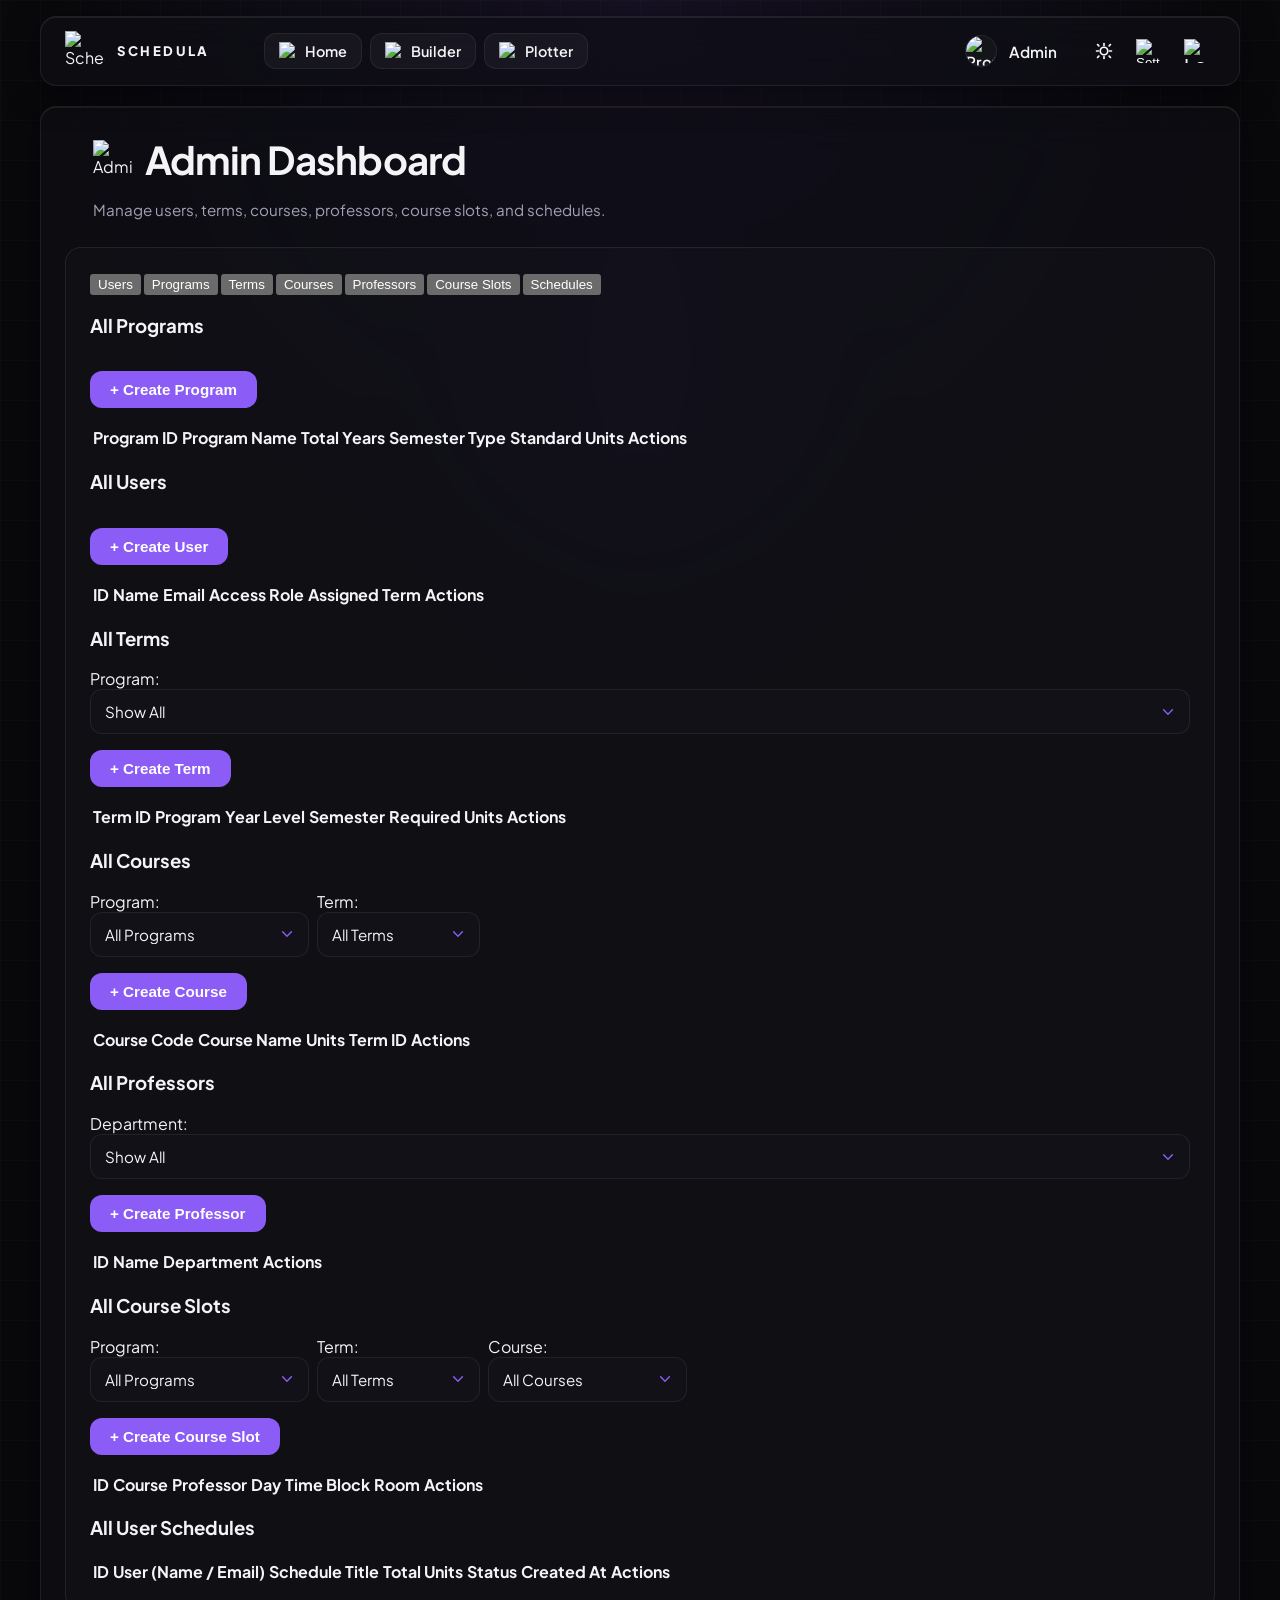
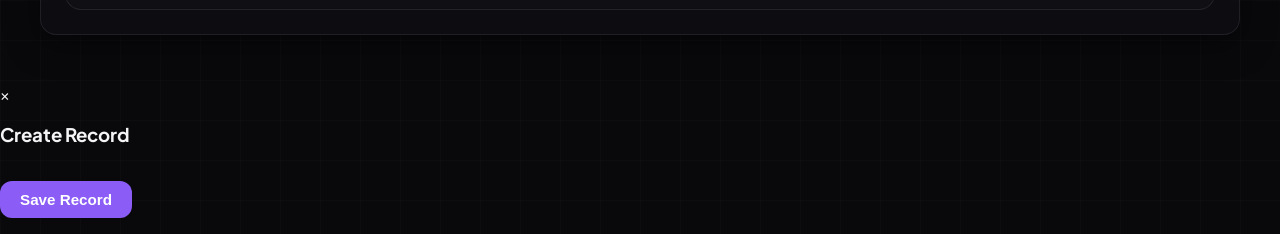
==== admin/admin.html @ e957088c "transition final" ====
<!DOCTYPE html>
<html lang="en">

<head>
  <meta charset="UTF-8">
  <meta name="viewport" content="width=device-width, initial-scale=1.0">
  <title>Admin Dashboard</title>
  <link rel="icon" type="image/png" href="../favicon.png">
  <link rel="stylesheet" href="../frontend/css/main.css">
  <link rel="stylesheet" href="../frontend/css/admin.css">
  <script src="../frontend/scripts/theme.js"></script>
</head>

<body>
  <header class="app-header">
    <div class="app-brand">
      <img src="../assets/logo.png" alt="Schedula" class="brand-icon">
      <div class="brand-text">
        <span>Schedula</span>
      </div>
    </div>

    <nav class="app-nav" id="admin-navbar">
      <button class="nav-button" onclick="window.location.href='../pages/home.html'"><img src="../assets/home.png"
          alt="Home" class="nav-icon"> Home</button>
      <button class="nav-button" onclick="window.location.href='../pages/builder.html'"><img src="../assets/builder.png"
          alt="Builder" class="nav-icon"> Builder</button>
      <button class="nav-button" onclick="window.location.href='../pages/plotter.html'"><img src="../assets/plotter.png"
          alt="Plotter" class="nav-icon"> Plotter</button>
    </nav>

    <div class="header-profile">
      <img src="../assets/profile.png" alt="Profile" class="header-profile-img">
      <span class="header-username" id="header-username-display">Admin</span>
    </div>

    <div class="header-controls">
      <button class="header-icon-btn theme-toggle" aria-label="Toggle theme"></button>
      <button class="header-icon-btn" onclick="window.location.href='../pages/profile.html'">
        <img src="../assets/settings.png" alt="Settings" class="header-icon-img">
      </button>
      <button class="header-icon-btn close-btn close-btn-admin" onclick="handleLogout('../index.html')">
        <img src="../assets/logout.png" alt="Log out" class="header-icon-img">
      </button>
    </div>
  </header>

  <main class="page-content">
    <div class="page-title">
      <div class="page-title-header">
        <img src="../assets/admin.png" alt="Admin" class="page-title-icon">
        <h1>Admin Dashboard</h1>
      </div>
      <p>Manage users, terms, courses, professors, course slots, and schedules.</p>
    </div>

    <section class="page-panel">
      <div class="admin-tabs">
        <button class="admin-tab active" onclick="switchTab('users')">Users</button>
        <button class="admin-tab" onclick="switchTab('programs')">Programs</button>
        <button class="admin-tab" onclick="switchTab('terms')">Terms</button>
        <button class="admin-tab" onclick="switchTab('courses')">Courses</button>
        <button class="admin-tab" onclick="switchTab('professors')">Professors</button>
        <button class="admin-tab" onclick="switchTab('courseslots')">Course Slots</button>
        <button class="admin-tab" onclick="switchTab('schedules')">Schedules</button>
      </div>

      <!-- Programs Tab -->
      <div id="programs-tab" class="admin-content">
        <div class="tab-header">
          <h3>All Programs</h3>
          <button class="btn-primary" onclick="openCreateModal('programs')">+ Create Program</button>
        </div>
        <div class="table-container">
          <table class="admin-table">
            <thead>
              <tr>
                <th>Program ID</th>
                <th>Program Name</th>
                <th>Total Years</th>
                <th>Semester Type</th>
                <th>Standard Units</th>
                <th>Actions</th>
              </tr>
            </thead>
            <tbody id="programs-tbody">
              <!-- Populated via JS -->
            </tbody>
          </table>
        </div>
        <div class="pagination-container" id="programs-pagination"></div>
      </div>

      <!-- Users Tab -->
      <div id="users-tab" class="admin-content active">
        <div class="tab-header">
          <h3>All Users</h3>
          <button class="btn-primary" onclick="openCreateModal('users')">+ Create User</button>
        </div>
        <div class="table-container">
          <table class="admin-table">
            <thead>
              <tr>
                <th>ID</th>
                <th>Name</th>
                <th>Email</th>
                <th>Access Role</th>
                <th>Assigned Term</th>
                <th>Actions</th>
              </tr>
            </thead>
            <tbody id="users-tbody">
              <!-- Populated via JS -->
            </tbody>
          </table>
        </div>
        <div class="pagination-container" id="users-pagination"></div>
      </div>

      <!-- Terms Tab -->
      <div id="terms-tab" class="admin-content">
        <div class="tab-header">
          <h3>All Terms</h3>
          <div class="filter-container">
            <label for="filter-terms-program">Program:</label>
            <select id="filter-terms-program" class="admin-filter-select" onchange="applyFilters('terms')">
              <option value="All">Show All</option>
            </select>
          </div>
          <button class="btn-primary" onclick="openCreateModal('terms')">+ Create Term</button>
        </div>
        <div class="table-container">
          <table class="admin-table">
            <thead>
              <tr>
                <th>Term ID</th>
                <th>Program</th>
                <th>Year Level</th>
                <th>Semester</th>
                <th>Required Units</th>
                <th>Actions</th>
              </tr>
            </thead>
            <tbody id="terms-tbody">
              <!-- Populated via JS -->
            </tbody>
          </table>
        </div>
        <div class="pagination-container" id="terms-pagination"></div>
      </div>

      <!-- Courses Tab -->
      <div id="courses-tab" class="admin-content">
        <div class="tab-header">
          <h3>All Courses</h3>
          <div style="display: flex; gap: 8px; align-items: center; flex-wrap: wrap;">
            <div class="filter-container compact">
              <label for="filter-courses-program">Program:</label>
              <select id="filter-courses-program" class="admin-filter-select compact select-program"
                onchange="onCoursesProgramChange()">
                <option value="All">All Programs</option>
              </select>
            </div>
            <div class="filter-container compact">
              <label for="filter-courses-term">Term:</label>
              <select id="filter-courses-term" class="admin-filter-select compact select-term"
                onchange="applyFilters('courses')">
                <option value="All">All Terms</option>
              </select>
            </div>
          </div>
          <button class="btn-primary" onclick="openCreateModal('courses')">+ Create Course</button>
        </div>
        <div class="table-container">
          <table class="admin-table">
            <thead>
              <tr>
                <th>Course Code</th>
                <th>Course Name</th>
                <th>Units</th>
                <th>Term ID</th>
                <th>Actions</th>
              </tr>
            </thead>
            <tbody id="courses-tbody">
              <!-- Populated via JS -->
            </tbody>
          </table>
        </div>
        <div class="pagination-container" id="courses-pagination"></div>
      </div>

      <!-- Professors Tab -->
      <div id="professors-tab" class="admin-content">
        <div class="tab-header">
          <h3>All Professors</h3>
          <div class="filter-container">
            <label for="filter-professors-dept">Department:</label>
            <select id="filter-professors-dept" class="admin-filter-select" onchange="applyFilters('professors')">
              <option value="All">Show All</option>
            </select>
          </div>
          <button class="btn-primary" onclick="openCreateModal('professors')">+ Create Professor</button>
        </div>
        <div class="table-container">
          <table class="admin-table">
            <thead>
              <tr>
                <th>ID</th>
                <th>Name</th>
                <th>Department</th>
                <th>Actions</th>
              </tr>
            </thead>
            <tbody id="professors-tbody">
              <!-- Populated via JS -->
            </tbody>
          </table>
        </div>
        <div class="pagination-container" id="professors-pagination"></div>
      </div>

      <!-- Course Slots Tab -->
      <div id="courseslots-tab" class="admin-content">
        <div class="tab-header">
          <h3>All Course Slots</h3>
          <div style="display: flex; gap: 8px; align-items: center; flex-wrap: wrap;">
            <div class="filter-container compact">
              <label for="filter-slots-program">Program:</label>
              <select id="filter-slots-program" class="admin-filter-select compact select-program"
                onchange="onSlotsProgramChange()">
                <option value="All">All Programs</option>
              </select>
            </div>
            <div class="filter-container compact">
              <label for="filter-slots-term">Term:</label>
              <select id="filter-slots-term" class="admin-filter-select compact select-term"
                onchange="onSlotsTermChange()">
                <option value="All">All Terms</option>
              </select>
            </div>
            <div class="filter-container compact">
              <label for="filter-slots-course">Course:</label>
              <select id="filter-slots-course" class="admin-filter-select compact select-course"
                onchange="applyFilters('courseslots')">
                <option value="All">All Courses</option>
              </select>
            </div>
          </div>
          <button class="btn-primary" onclick="openCreateModal('courseslots')">+ Create Course Slot</button>
        </div>
        <div class="table-container">
          <table class="admin-table">
            <thead>
              <tr>
                <th>ID</th>
                <th>Course</th>
                <th>Professor</th>
                <th>Day</th>
                <th>Time Block</th>
                <th>Room</th>
                <th>Actions</th>
              </tr>
            </thead>
            <tbody id="courseslots-tbody">
              <!-- Populated via JS -->
            </tbody>
          </table>
        </div>
        <div class="pagination-container" id="courseslots-pagination"></div>
      </div>

      <!-- Schedules Tab -->
      <div id="schedules-tab" class="admin-content">
        <div class="tab-header">
          <h3>All User Schedules</h3>
        </div>
        <div class="table-container">
          <table class="admin-table">
            <thead>
              <tr>
                <th>ID</th>
                <th>User (Name / Email)</th>
                <th>Schedule Title</th>
                <th>Total Units</th>
                <th>Status</th>
                <th>Created At</th>
                <th>Actions</th>
              </tr>
            </thead>
            <tbody id="schedules-tbody">
              <!-- Populated via JS -->
            </tbody>
          </table>
        </div>
        <div class="pagination-container" id="schedules-pagination"></div>
      </div>
    </section>
  </main>

  <!-- Premium Modal Pop-up Container -->
  <div id="admin-modal" class="modal">
    <div class="modal-content">
      <span class="modal-close" onclick="closeModal()">&times;</span>
      <h3 id="modal-title">Create Record</h3>
      <form id="modal-form" onsubmit="handleFormSubmit(event)">
        <input type="hidden" id="form-action" value="create">
        <input type="hidden" id="form-target-type" value="">
        <input type="hidden" id="form-target-id" value="">

        <div id="modal-fields">
          <!-- Populated dynamically based on target type -->
        </div>

        <button type="submit" class="btn-primary full-width">Save Record</button>
      </form>
    </div>
  </div>
  <script src="../frontend/scripts/utils.js"></script>
  <script src="../frontend/scripts/auth.js"></script>
  <script src="../frontend/scripts/popup.js"></script>
  <script src="admin.js?v=5"></script>
</body>

</html>
---- frontend/css/main.css ----
@import url('https://fonts.googleapis.com/css2?family=Plus+Jakarta+Sans:wght@300;400;500;600;700;800&family=Patrick+Hand&display=swap');
@import url('https://fonts.cdnfonts.com/css/hubot-sans');

:root {
  color-scheme: dark;
  --bg: #09090c;
  --panel: #0e0e14;
  --panel-glass: rgba(14, 14, 20, 0.72);
  --panel-border-glass: rgba(255, 255, 255, 0.08);
  --panel-shadow-glass: 0 8px 32px 0 rgba(0, 0, 0, 0.5), inset 0 1px 0 rgba(255, 255, 255, 0.08);
  --border: rgba(255, 255, 255, 0.07);
  --text: #f4f4f7;
  --muted: #a1a1b5;
  --accent: #8b5cf6;
  --accent-rgb: 139, 92, 246;
  --accent-gradient: linear-gradient(to bottom, #a78bfa, #8b5cf6);
  --accent-skeuo-border: rgba(139, 92, 246, 0.4);
  --surface: #14141b;
  --input-bg: #111117;
  
  --radius-container: 16px;
  --radius-button: 12px;
  --radius-inline: 8px;
  
  --transition-fast: 160ms cubic-bezier(0.23, 1, 0.32, 1);
  --transition-normal: 280ms cubic-bezier(0.23, 1, 0.32, 1);
  --ease-out: cubic-bezier(0.23, 1, 0.32, 1);

  --grid-line: rgba(255, 255, 255, 0.015);
  --radial-glow: rgba(139, 92, 246, 0.1);
  --center-glow: rgba(139, 92, 246, 0.05);

  --app-chrome-max: 1200px;
  --app-chrome-gutter: 24px;
  --app-chrome-width: min(var(--app-chrome-max), calc(100% - 2 * var(--app-chrome-gutter)));
}

[data-theme="light"] {
  color-scheme: light;
  --bg: #f5f5f7;
  --panel: #ffffff;
  --panel-glass: rgba(255, 255, 255, 0.78);
  --panel-border-glass: rgba(124, 58, 237, 0.16);
  --panel-shadow-glass: 0 8px 32px 0 rgba(124, 58, 237, 0.06), inset 0 1px 0 rgba(255, 255, 255, 0.6);
  --border: rgba(124, 58, 237, 0.14);
  --text: #0f172a;
  --muted: #475569;
  --accent: #7c3aed;
  --accent-rgb: 124, 58, 237;
  --accent-gradient: linear-gradient(to bottom, #8b5cf6, #6d28d9);
  --accent-skeuo-border: rgba(124, 58, 237, 0.35);
  --surface: #edf1f7;
  --input-bg: #ffffff;

  --grid-line: rgba(124, 58, 237, 0.04);
  --radial-glow: rgba(124, 58, 237, 0.05);
  --center-glow: rgba(124, 58, 237, 0.02);
}

body, header, main, section, div, input, select, button, span, h1, h2, h3, p, a {
  transition: background-color 200ms cubic-bezier(0.23, 1, 0.32, 1), 
              border-color 200ms cubic-bezier(0.23, 1, 0.32, 1), 
              color 200ms cubic-bezier(0.23, 1, 0.32, 1), 
              box-shadow 200ms cubic-bezier(0.23, 1, 0.32, 1);
}

* {
  box-sizing: border-box;
}

body {
  margin: 0;
  min-height: 100vh;
  font-family: 'Plus Jakarta Sans', system-ui, sans-serif;
  color: var(--text);
  background: radial-gradient(circle at top, var(--radial-glow), transparent 30%),
    linear-gradient(90deg, var(--grid-line) 1px, transparent 1px),
    linear-gradient(180deg, var(--grid-line) 1px, transparent 1px),
    var(--bg);
  background-size: 100% 100%, 40px 40px, 40px 40px;
}

body::before {
  content: '';
  position: fixed;
  inset: 0;
  background: radial-gradient(circle at center, var(--center-glow), transparent 35%);
  pointer-events: none;
}

.page-shell {
  position: relative;
  min-height: 100vh;
  display: grid;
  place-items: center;
  padding: 32px;
  padding-top: calc(72px + 32px);
}

/* ── Auth Header (Login / Signup) ────────────────────────────── */
.auth-header {
  position: fixed;
  top: 0;
  left: 0;
  right: 0;
  z-index: 50;
  padding: 14px 28px;
  display: flex;
  align-items: center;
  justify-content: space-between;
  border-bottom: 1px solid var(--border);
  background: var(--panel-glass);
  backdrop-filter: blur(12px);
  -webkit-backdrop-filter: blur(12px);
  transition: background-color 200ms cubic-bezier(0.23, 1, 0.32, 1), border-color 200ms cubic-bezier(0.23, 1, 0.32, 1);
}

.auth-brand {
  display: inline-flex;
  align-items: center;
  gap: 12px;
  text-decoration: none;
  color: var(--text);
  transition: opacity 0.2s ease;
}

.auth-brand:hover {
  opacity: 0.8;
}

.auth-logo {
  width: 32px;
  height: 32px;
  object-fit: contain;
}

.auth-brand-text {
  font-size: 0.75rem;
  font-weight: 700;
  letter-spacing: 0.18em;
  text-transform: uppercase;
  color: var(--muted);
}

.auth-nav {
  display: flex;
  align-items: center;
  gap: 10px;
}

.auth-theme-btn {
  display: inline-flex;
  align-items: center;
  justify-content: center;
  width: 36px;
  height: 36px;
  border-radius: 10px;
  background: rgba(255, 255, 255, 0.05);
  color: var(--text);
  border: 1px solid var(--border);
  cursor: pointer;
  transition: all 0.2s ease;
  padding: 0;
  flex-shrink: 0;
}

.auth-theme-btn:hover {
  background: rgba(255, 255, 255, 0.1);
  border-color: rgba(255, 255, 255, 0.2);
}

[data-theme="light"] .auth-theme-btn {
  background: rgba(0, 0, 0, 0.04);
}

[data-theme="light"] .auth-theme-btn:hover {
  background: rgba(0, 0, 0, 0.08);
  border-color: rgba(124, 58, 237, 0.25);
}

.auth-back-btn {
  height: 36px;
  padding: 0 16px;
  border-radius: 10px;
  background: rgba(255, 255, 255, 0.05);
  color: var(--text);
  border: 1px solid var(--border);
  font-size: 0.875rem;
  font-weight: 600;
  font-family: inherit;
  cursor: pointer;
  transition: all 0.2s ease;
  line-height: 36px;
}

.auth-back-btn:hover {
  background: rgba(255, 255, 255, 0.1);
  border-color: rgba(255, 255, 255, 0.2);
  transform: translateY(-1px);
}

[data-theme="light"] .auth-back-btn {
  background: rgba(0, 0, 0, 0.04);
}

[data-theme="light"] .auth-back-btn:hover {
  background: rgba(0, 0, 0, 0.08);
  border-color: rgba(124, 58, 237, 0.25);
}

@media (max-width: 600px) {
  .auth-brand-text {
    display: none;
  }
  .auth-header {
    padding: 12px 18px;
  }
}

.page-header {
  position: absolute;
  top: 24px;
  left: 32px;
  color: var(--muted);
  letter-spacing: 0.32em;
  font-size: 0.75rem;
  text-transform: uppercase;
  font-weight: 700;
}

.login-card {
  position: relative;
  width: min(460px, calc(100vw - 48px));
  background: var(--panel-glass);
  border-radius: var(--radius-container);
  box-shadow: var(--panel-shadow-glass);
  border: 1px solid var(--panel-border-glass);
  overflow: hidden;
  backdrop-filter: blur(24px) saturate(160%);
  -webkit-backdrop-filter: blur(24px) saturate(160%);
}

.login-card::before {
  content: '';
  position: absolute;
  inset: 0;
  background: linear-gradient(180deg, rgba(255, 255, 255, 0.05), transparent 40%);
  pointer-events: none;
}

.card-content {
  position: relative;
  padding: 44px 34px 34px;
}

.close-btn {
  position: absolute;
  top: 20px;
  right: 20px;
  width: 38px;
  height: 38px;
  border: 1px solid var(--border);
  border-radius: 50%;
  color: var(--text);
  background: rgba(255, 255, 255, 0.06);
  font-size: 1.25rem;
  cursor: pointer;
  display: grid;
  place-items: center;
  z-index: 10;
  transition: all 0.2s ease;
}

.close-btn:hover {
  background: rgba(255, 255, 255, 0.12);
  border-color: rgba(255, 255, 255, 0.2);
}

.landing-buttons {
  display: flex;
  flex-direction: column;
  gap: 16px;
  margin-top: 24px;
}

h1 {
  margin: 0;
  font-family: 'Plus Jakarta Sans', system-ui, sans-serif;
  font-weight: 700;
  font-size: clamp(2rem, 3vw, 2.75rem);
  letter-spacing: -0.02em;
  color: var(--text);
}

.subtitle {
  margin: 12px 0 32px;
  font-size: 0.94rem;
  color: var(--muted);
}

.form-group {
  display: grid;
  gap: 16px;
}

.field {
  display: grid;
  gap: 10px;
  text-align: left;
}

.field span {
  display: block;
  font-size: 0.72rem;
  color: var(--muted);
  text-transform: uppercase;
  letter-spacing: 0.12em;
  font-weight: 600;
}

input {
  width: 100%;
  padding: 14px 16px;
  border-radius: var(--radius-button);
  border: 1px solid var(--border);
  background: var(--input-bg);
  font-size: 0.95rem;
  color: var(--text);
  outline: none;
  box-shadow: inset 0 2px 4px rgba(0, 0, 0, 0.2), 0 1px 0 rgba(255, 255, 255, 0.02);
  transition: border-color var(--transition-fast), box-shadow var(--transition-fast), background var(--transition-fast);
}

[data-theme="light"] input {
  box-shadow: inset 0 1px 3px rgba(0, 0, 0, 0.05), 0 1px 0 rgba(255, 255, 255, 0.8);
}

input:focus {
  border-color: var(--accent);
  box-shadow: 0 0 0 4px rgba(139, 92, 246, 0.15), inset 0 2px 4px rgba(0, 0, 0, 0.2);
  background: rgba(255, 255, 255, 0.06);
}

[data-theme="light"] input:focus {
  background: #ffffff;
  box-shadow: 0 0 0 4px rgba(124, 58, 237, 0.15), inset 0 1px 3px rgba(0, 0, 0, 0.05);
}

select {
  width: 100%;
  padding: 12px 14px;
  border: 1px solid var(--border);
  border-radius: var(--radius-button);
  font-size: 0.95rem;
  color: var(--text);
  background-color: var(--input-bg);
  outline: none;
  transition: border-color var(--transition-fast), box-shadow var(--transition-fast), background-color var(--transition-fast);
  font-family: inherit;
  cursor: pointer;
  appearance: none;
  background-image: url("data:image/svg+xml,%3Csvg xmlns='http://www.w3.org/2000/svg' fill='none' viewBox='0 0 24 24' stroke='%238b5cf6' stroke-width='2.5'%3E%3Cpath stroke-linecap='round' stroke-linejoin='round' d='M19.5 8.25l-7.5 7.5-7.5-7.5'/%3E%3C/svg%3E");
  background-repeat: no-repeat;
  background-position: right 14px center;
  background-size: 14px;
  padding-right: 40px;
}

select:focus {
  outline: none;
  border-color: var(--accent);
  box-shadow: 0 0 0 4px rgba(139, 92, 246, 0.15);
  background-color: rgba(255, 255, 255, 0.06);
}

select option {
  background: var(--input-bg);
  color: var(--text);
}

.button {
  width: 100%;
  display: inline-flex;
  align-items: center;
  justify-content: center;
  gap: 10px;
  border-radius: var(--radius-button);
  padding: 12px 18px;
  font-size: 0.95rem;
  font-weight: 600;
  cursor: pointer;
  font-family: inherit;
  /* Skeuomorphism Base Styles */
  border: 1px solid var(--border);
  background: linear-gradient(to bottom, rgba(255, 255, 255, 0.05), rgba(255, 255, 255, 0.01));
  color: var(--text);
  box-shadow: 0 1px 2px rgba(0, 0, 0, 0.15), inset 0 1px 0 rgba(255, 255, 255, 0.05);
  transition: transform var(--transition-fast), box-shadow var(--transition-fast), background var(--transition-fast), border-color var(--transition-fast);
  position: relative;
}

.button::after {
  content: '';
  position: absolute;
  inset: 0;
  border-radius: inherit;
  background: linear-gradient(to bottom, rgba(255, 255, 255, 0.06), transparent);
  pointer-events: none;
}

.button:hover {
  background: linear-gradient(to bottom, rgba(255, 255, 255, 0.09), rgba(255, 255, 255, 0.03));
  border-color: rgba(255, 255, 255, 0.2);
  box-shadow: 0 4px 12px rgba(0, 0, 0, 0.2), inset 0 1px 0 rgba(255, 255, 255, 0.08);
  transform: translateY(-1px);
}

.button:active {
  transform: translateY(1px) scale(0.98);
  box-shadow: inset 0 2px 4px rgba(0, 0, 0, 0.4), 0 1px 1px rgba(0, 0, 0, 0.1);
  background: linear-gradient(to bottom, rgba(255, 255, 255, 0.01), rgba(255, 255, 255, 0.03));
}

/* Skeuomorphic Primary */
.button.primary, .primary {
  background: linear-gradient(to bottom, #a78bfa, #8b5cf6);
  border: 1px solid var(--accent-skeuo-border);
  color: #ffffff;
  box-shadow: 0 2px 6px rgba(139, 92, 246, 0.3), inset 0 1px 0 rgba(255, 255, 255, 0.25);
  text-shadow: 0 -1px 0 rgba(0, 0, 0, 0.2);
}

.button.primary:hover, .primary:hover {
  background: linear-gradient(to bottom, #b59dfb, #7c3aed);
  border-color: #a78bfa;
  box-shadow: 0 4px 14px rgba(139, 92, 246, 0.45), inset 0 1px 0 rgba(255, 255, 255, 0.35);
  transform: translateY(-1px);
}

.button.primary:active, .primary:active {
  transform: translateY(1.5px) scale(0.97);
  background: linear-gradient(to bottom, #7c3aed, #6d28d9);
  box-shadow: inset 0 2px 5px rgba(0, 0, 0, 0.4), 0 1px 1px rgba(139, 92, 246, 0.2);
}

[data-theme="light"] .button.primary, [data-theme="light"] .primary {
  background: linear-gradient(to bottom, #8b5cf6, #7c3aed);
  border: 1px solid #6d28d9;
  box-shadow: 0 2px 6px rgba(124, 58, 237, 0.2), inset 0 1px 0 rgba(255, 255, 255, 0.3);
  color: #ffffff;
}

[data-theme="light"] .button.primary:hover, [data-theme="light"] .primary:hover {
  background: linear-gradient(to bottom, #9d76fa, #6d28d9);
  box-shadow: 0 4px 14px rgba(124, 58, 237, 0.3), inset 0 1px 0 rgba(255, 255, 255, 0.4);
}

[data-theme="light"] .button.primary:active, [data-theme="light"] .primary:active {
  background: linear-gradient(to bottom, #6d28d9, #5b21b6);
  box-shadow: inset 0 2px 5px rgba(0, 0, 0, 0.3), 0 1px 1px rgba(124, 58, 237, 0.1);
}

/* Skeuomorphic Success (Save/Add) */
.button.success, .btn-save, .btn-add {
  background: linear-gradient(to bottom, #34d399, #10b981) !important;
  border: 1px solid rgba(16, 185, 129, 0.5) !important;
  color: #ffffff !important;
  box-shadow: 0 2px 6px rgba(16, 185, 129, 0.25), inset 0 1px 0 rgba(255, 255, 255, 0.25) !important;
  text-shadow: 0 -1px 0 rgba(0, 0, 0, 0.15) !important;
}

.button.success:hover, .btn-save:hover, .btn-add:hover {
  background: linear-gradient(to bottom, #6ee7b7, #059669) !important;
  border-color: #34d399 !important;
  box-shadow: 0 4px 14px rgba(16, 185, 129, 0.4), inset 0 1px 0 rgba(255, 255, 255, 0.35) !important;
  transform: translateY(-1px) !important;
}

.button.success:active, .btn-save:active, .btn-add:active {
  transform: translateY(1.5px) scale(0.97) !important;
  background: linear-gradient(to bottom, #059669, #047857) !important;
  box-shadow: inset 0 2px 5px rgba(0, 0, 0, 0.35), 0 1px 1px rgba(16, 185, 129, 0.1) !important;
}

/* Skeuomorphic Danger (Remove/Delete) */
.button.danger, .btn-remove, .btn-delete-schedule {
  background: linear-gradient(to bottom, #f87171, #ef4444) !important;
  border: 1px solid rgba(239, 68, 68, 0.5) !important;
  color: #ffffff !important;
  box-shadow: 0 2px 6px rgba(239, 68, 68, 0.25), inset 0 1px 0 rgba(255, 255, 255, 0.25) !important;
  text-shadow: 0 -1px 0 rgba(0, 0, 0, 0.15) !important;
}

.button.danger:hover, .btn-remove:hover, .btn-delete-schedule:hover {
  background: linear-gradient(to bottom, #fca5a5, #dc2626) !important;
  border-color: #f87171 !important;
  box-shadow: 0 4px 14px rgba(239, 68, 68, 0.4), inset 0 1px 0 rgba(255, 255, 255, 0.35) !important;
  transform: translateY(-1px) !important;
}

.button.danger:active, .btn-remove:active, .btn-delete-schedule:active {
  transform: translateY(1.5px) scale(0.97) !important;
  background: linear-gradient(to bottom, #dc2626, #b91c1c) !important;
  box-shadow: inset 0 2px 5px rgba(0, 0, 0, 0.35), 0 1px 1px rgba(239, 68, 68, 0.1) !important;
}

.arrow {
  font-weight: 700;
}

.separator {
  margin: 24px 0 16px;
  display: grid;
  place-items: center;
  position: relative;
}

.separator::before,
.separator::after {
  content: '';
  position: absolute;
  inset: 50% auto auto 0;
  width: calc(50% - 40px);
  height: 1px;
  background: rgba(0, 0, 0, 0.08);
}

.separator::after {
  inset: 50% 0 auto auto;
}

.separator span {
  position: relative;
  background: var(--panel);
  padding: 0 16px;
  color: var(--muted);
  font-size: 0.85rem;
}

.social {
  background: #fff;
  color: var(--text);
  border-color: rgba(0, 0, 0, 0.09);
}

.social.google {
  box-shadow: 0 12px 24px rgba(255, 180, 0, 0.08);
}

.social.facebook {
  box-shadow: 0 12px 24px rgba(59, 89, 152, 0.08);
}

.social.apple {
  box-shadow: 0 12px 24px rgba(0, 0, 0, 0.08);
}

.footer-links {
  margin-top: 26px;
  display: grid;
  gap: 14px;
  text-align: center;
}

.link-button {
  background: none;
  border: none;
  color: var(--muted);
  font: inherit;
  cursor: pointer;
  padding: 0;
}

.link-button:hover {
  color: var(--text);
}

.link-button.accent {
  color: var(--accent);
  font-weight: 700;
}

.app-header {
  display: flex;
  align-items: center;
  justify-content: space-between;
  gap: 1rem;
  width: var(--app-chrome-width);
  max-width: var(--app-chrome-max);
  padding: 14px 24px;
  margin: 0 auto;
  background: var(--panel-glass);
  border: 1px solid var(--panel-border-glass);
  border-radius: var(--radius-container);
  box-shadow: var(--panel-shadow-glass);
  backdrop-filter: blur(24px) saturate(160%);
  -webkit-backdrop-filter: blur(24px) saturate(160%);
  position: sticky;
  top: 16px;
  z-index: 10;
}

.app-brand {
  display: inline-flex;
  align-items: center;
  gap: 12px;
  color: var(--text);
  text-decoration: none;
}

.brand-text {
  display: flex;
  flex-direction: column;
  font-size: 0.82rem;
  font-weight: 800;
  letter-spacing: 0.2em;
  text-transform: uppercase;
  line-height: 1.35;
  margin-right: 2em;
  color: var(--text);
}

.brand-icon {
  display: inline-grid;
  place-items: center;
  width: 40px;
  height: 40px;
  border-radius: 0;
}

.app-nav {
  display: flex;
  flex-wrap: nowrap;
  align-items: center;
  gap: 0.5rem;
  flex: 0 0 auto;
  padding: 0 12px;
}

.nav-button {
  display: inline-flex;
  align-items: center;
  gap: 8px;
  border: 1px solid var(--border);
  border-radius: var(--radius-button);
  background: rgba(255, 255, 255, 0.04);
  color: var(--text);
  padding: 8px 14px;
  font-size: 0.9rem;
  font-family: inherit;
  font-weight: 600;
  cursor: pointer;
  transition: transform var(--transition-fast), background-color var(--transition-fast), border-color var(--transition-fast);
}

.nav-button:hover {
  transform: translateY(-1px);
  background: rgba(255, 255, 255, 0.08);
  border-color: rgba(255, 255, 255, 0.15);
}

.nav-button:active {
  transform: scale(0.97);
}

.nav-button img.nav-icon {
  width: 18px;
  height: 18px;
  object-fit: contain;
  vertical-align: middle;
}

.header-profile {
  display: flex;
  align-items: center;
  gap: 12px;
  margin-left: auto;
  margin-right: 16px;
  font-size: 0.95rem;
  font-weight: 600;
  color: var(--text);
}

.header-profile-img {
  width: 32px;
  height: 32px;
  border-radius: 50%;
  object-fit: cover;
  background: var(--surface);
  border: 1px solid var(--border);
}

.page-content {
  width: var(--app-chrome-width);
  max-width: var(--app-chrome-max);
  margin: 36px auto 48px;
  padding: 0 24px 24px 24px;
  background: var(--panel-glass);
  border-radius: var(--radius-container);
  border: 1px solid var(--panel-border-glass);
  box-shadow: var(--panel-shadow-glass);
  backdrop-filter: blur(24px) saturate(160%);
  -webkit-backdrop-filter: blur(24px) saturate(160%);
}

.page-title {
  display: grid;
  gap: 10px;
  margin-top: 28px;
  margin-left: 28px;
  margin-bottom: 28px;
}

.page-title h1 {
  margin: 0;
  font-size: clamp(2rem, 3vw, 2.8rem);
  font-family: inherit;
  font-weight: 700;
}

.page-title p {
  margin: 0;
  color: var(--muted);
  font-size: 0.95rem;
}

.page-panel {
  background: rgba(255, 255, 255, 0.015);
  border-radius: var(--radius-container);
  border: 1px solid var(--panel-border-glass);
  box-shadow: inset 0 1px 2px rgba(0, 0, 0, 0.2), inset 0 1px 0 rgba(255, 255, 255, 0.02);
  padding: 24px;
}


@media (max-width: 820px) {
  .app-header {
    flex-direction: column;
    align-items: stretch;
  }

  .app-nav {
    justify-content: center;
  }
}

@media (max-width: 420px) {
  .card-content {
    padding: 34px 24px 28px;
  }

  .close-btn {
    top: 16px;
    right: 16px;
  }

  .app-header {
    padding: 14px 16px;
    top: 12px;
  }

  .nav-button {
    padding: 10px 14px;
    font-size: 0.85rem;
  }
}


.btn-primary {
  padding: 10px 20px;
  background: #8b5cf6;
  color: white;
  border: none;
  border-radius: var(--radius-button);
  font-size: 0.95rem;
  font-weight: 600;
  cursor: pointer;
  transition: transform var(--transition-fast), background-color var(--transition-fast), box-shadow var(--transition-fast);
  margin: 16px 0;
}

.btn-primary:hover {
  background: #7c3aed;
  transform: translateY(-1px);
  box-shadow: 0 6px 12px rgba(139, 92, 246, 0.2);
}

.btn-primary:active {
  transform: scale(0.97);
}

.btn-save {
  background-color: #10b981;
  box-shadow: 0 4px 12px rgba(16, 185, 129, 0.2);
  padding: 10px 24px;
  border-radius: var(--radius-button);
  margin: 0;
  transition: transform var(--transition-fast), background-color var(--transition-fast), box-shadow var(--transition-fast);
}

.btn-save:hover {
  background-color: #059669;
  box-shadow: 0 6px 16px rgba(16, 185, 129, 0.3);
}

.btn-save:active {
  transform: scale(0.97);
}

/* Close Button Helper Class */
.close-btn-left {
  position: static !important;
  margin-left: 0 !important;
}

/* Custom Popup Modal Styles */
.custom-modal-overlay {
  position: fixed;
  inset: 0;
  background: rgba(0, 0, 0, 0.65);
  backdrop-filter: blur(8px);
  display: flex;
  align-items: center;
  justify-content: center;
  z-index: 99999;
  opacity: 0;
  transition: opacity 0.3s ease;
}

.custom-modal-overlay.active {
  opacity: 1;
}

.custom-modal {
  background: var(--panel);
  border: 1px solid var(--border);
  box-shadow: var(--panel-shadow);
  border-radius: var(--radius-container);
  width: min(440px, calc(100vw - 32px));
  padding: 30px;
  text-align: center;
  color: var(--text);
  transform: translateY(12px) scale(0.97);
  transition: transform var(--transition-normal), background-color var(--transition-normal);
}

.custom-modal-overlay.active .custom-modal {
  transform: translateY(0) scale(1);
}

.custom-modal-icon {
  width: 56px;
  height: 56px;
  border-radius: 50%;
  background: rgba(139, 92, 246, 0.15);
  color: #8b5cf6;
  font-size: 24px;
  display: inline-flex;
  align-items: center;
  justify-content: center;
  margin-bottom: 20px;
  box-shadow: 0 0 20px rgba(139, 92, 246, 0.2);
}

.custom-modal-title {
  font-size: 1.3rem;
  font-weight: 700;
  margin: 0 0 12px;
  color: var(--text);
  font-family: 'Inter', sans-serif;
}

.custom-modal-body {
  font-size: 0.95rem;
  color: var(--muted);
  line-height: 1.6;
  margin-bottom: 24px;
  white-space: pre-line;
}

.custom-modal-actions {
  display: flex;
  gap: 12px;
  justify-content: center;
}

.custom-modal-btn {
  padding: 11px 22px;
  border-radius: var(--radius-button);
  font-size: 0.95rem;
  font-weight: 700;
  cursor: pointer;
  font-family: inherit;
  position: relative;
  border: 1px solid transparent;
  /* Shared gloss overlay via ::after */
  transition: transform var(--transition-fast), box-shadow var(--transition-fast), background var(--transition-fast), border-color var(--transition-fast);
}

.custom-modal-btn::after {
  content: '';
  position: absolute;
  inset: 0;
  border-radius: inherit;
  background: linear-gradient(to bottom, rgba(255, 255, 255, 0.10), transparent);
  pointer-events: none;
}

.custom-modal-btn:active {
  transform: translateY(1.5px) scale(0.97);
}

/* ── Primary (purple) ────────────────────────────── */
.custom-modal-btn.primary {
  background: linear-gradient(to bottom, #a78bfa, #8b5cf6);
  border-color: var(--accent-skeuo-border, #7c3aed);
  color: #fff;
  box-shadow: 0 2px 6px rgba(139, 92, 246, 0.35), inset 0 1px 0 rgba(255, 255, 255, 0.25);
  text-shadow: 0 -1px 0 rgba(0, 0, 0, 0.2);
}

.custom-modal-btn.primary:hover {
  background: linear-gradient(to bottom, #b59dfb, #7c3aed);
  border-color: #a78bfa;
  box-shadow: 0 4px 14px rgba(139, 92, 246, 0.5), inset 0 1px 0 rgba(255, 255, 255, 0.35);
  transform: translateY(-1px);
}

.custom-modal-btn.primary:active {
  background: linear-gradient(to bottom, #7c3aed, #6d28d9);
  box-shadow: inset 0 2px 5px rgba(0, 0, 0, 0.4), 0 1px 1px rgba(139, 92, 246, 0.2);
  transform: translateY(1.5px) scale(0.97);
}

/* ── Secondary (ghost) ───────────────────────────── */
.custom-modal-btn.secondary {
  background: linear-gradient(to bottom, rgba(255, 255, 255, 0.10), rgba(255, 255, 255, 0.04));
  color: rgba(255, 255, 255, 0.85);
  border: 1px solid rgba(255, 255, 255, 0.15);
  box-shadow: 0 1px 3px rgba(0, 0, 0, 0.25), inset 0 1px 0 rgba(255, 255, 255, 0.08);
}

.custom-modal-btn.secondary:hover {
  background: linear-gradient(to bottom, rgba(255, 255, 255, 0.16), rgba(255, 255, 255, 0.08));
  border-color: rgba(255, 255, 255, 0.25);
  box-shadow: 0 3px 8px rgba(0, 0, 0, 0.3), inset 0 1px 0 rgba(255, 255, 255, 0.12);
  transform: translateY(-1px);
}

.custom-modal-btn.secondary:active {
  background: linear-gradient(to bottom, rgba(255, 255, 255, 0.03), rgba(255, 255, 255, 0.07));
  box-shadow: inset 0 2px 4px rgba(0, 0, 0, 0.35);
  transform: translateY(1.5px) scale(0.97);
}

/* ── Icon circle variants ────────────────────────── */
.custom-modal-icon.warning {
  background: rgba(245, 158, 11, 0.15);
  color: #f59e0b;
  box-shadow: 0 0 20px rgba(245, 158, 11, 0.2);
}

.custom-modal-title.warning-text {
  color: #f59e0b;
}

/* ── Warning (amber) ─────────────────────────────── */
.custom-modal-btn.warning {
  background: linear-gradient(to bottom, #fbbf24, #f59e0b);
  border-color: rgba(245, 158, 11, 0.5);
  color: #fff;
  box-shadow: 0 2px 6px rgba(245, 158, 11, 0.3), inset 0 1px 0 rgba(255, 255, 255, 0.25);
  text-shadow: 0 -1px 0 rgba(0, 0, 0, 0.15);
}

.custom-modal-btn.warning:hover {
  background: linear-gradient(to bottom, #fcd34d, #d97706);
  border-color: #fbbf24;
  box-shadow: 0 4px 14px rgba(245, 158, 11, 0.45), inset 0 1px 0 rgba(255, 255, 255, 0.35);
  transform: translateY(-1px);
}

.custom-modal-btn.warning:active {
  background: linear-gradient(to bottom, #d97706, #b45309);
  box-shadow: inset 0 2px 5px rgba(0, 0, 0, 0.4), 0 1px 1px rgba(245, 158, 11, 0.2);
  transform: translateY(1.5px) scale(0.97);
}

.custom-modal-icon.error {
  background: rgba(239, 68, 68, 0.15);
  color: #ef4444;
  box-shadow: 0 0 20px rgba(239, 68, 68, 0.2);
}

.custom-modal-title.error-text {
  color: #ef4444;
}

/* ── Error / Danger (red) ────────────────────────── */
.custom-modal-btn.error {
  background: linear-gradient(to bottom, #f87171, #ef4444);
  border-color: rgba(239, 68, 68, 0.5);
  color: #fff;
  box-shadow: 0 2px 6px rgba(239, 68, 68, 0.3), inset 0 1px 0 rgba(255, 255, 255, 0.25);
  text-shadow: 0 -1px 0 rgba(0, 0, 0, 0.15);
}

.custom-modal-btn.error:hover {
  background: linear-gradient(to bottom, #fca5a5, #dc2626);
  border-color: #f87171;
  box-shadow: 0 4px 14px rgba(239, 68, 68, 0.45), inset 0 1px 0 rgba(255, 255, 255, 0.35);
  transform: translateY(-1px);
}

.custom-modal-btn.error:active {
  background: linear-gradient(to bottom, #dc2626, #b91c1c);
  box-shadow: inset 0 2px 5px rgba(0, 0, 0, 0.4), 0 1px 1px rgba(239, 68, 68, 0.2);
  transform: translateY(1.5px) scale(0.97);
}

.custom-modal-btn.error:disabled {
  opacity: 0.5;
  cursor: not-allowed;
  transform: none !important;
  box-shadow: none !important;
}

/* Reusable Premium Styles */
.header-controls {
  display: flex;
  align-items: center;
  gap: 12px;
}

.header-icon-btn {
  position: static;
  margin-left: 0;
  background: none;
  border: none;
  padding: 5px;
  cursor: pointer;
  display: flex;
  align-items: center;
  justify-content: center;
  border-radius: 50%;
  transition: all 0.2s ease;
}

.header-icon-btn:hover {
  background: rgba(255, 255, 255, 0.08);
  transform: scale(1.08);
}

.header-icon-img {
  width: 24px;
  height: 24px;
  display: block;
}

.page-title-header {
  display: flex;
  align-items: center;
  gap: 12px;
  margin-bottom: 6px;
}

.page-title-icon {
  width: 40px;
  height: 40px;
  object-fit: contain;
  display: block;
}

.page-title-text {
  margin: 0 !important;
}

/* ===================== RESPONSIVE NAVBAR ===================== */

/* Medium: reduce nav button padding and font size slightly */
@media (max-width: 1024px) {
  .nav-button {
    padding: 8px 14px;
    font-size: 1rem;
  }

  .nav-button img.nav-icon {
    width: 20px;
    height: 20px;
  }

  .brand-text {
    font-size: 0.78rem;
    margin-right: 1em;
  }
}

/* Small: wrap nav onto a second row under the brand/profile row */
@media (max-width: 768px) {
  .app-header {
    flex-wrap: wrap;
    padding: 12px 16px;
    gap: 0.5rem;
    top: 8px;
  }

  .app-brand {
    order: 1;
    flex: 0 0 auto;
  }

  .header-profile {
    order: 2;
    margin-left: auto;
    margin-right: 8px;
    font-size: 1rem;
  }

  .header-controls {
    order: 3;
  }

  .app-nav {
    order: 4;
    flex: 1 1 100%;
    flex-wrap: wrap;
    justify-content: center;
    padding: 6px 0 2px;
    gap: 0.5rem;
  }

  .nav-button {
    padding: 7px 12px;
    font-size: 0.9rem;
  }

  .nav-button img.nav-icon {
    width: 18px;
    height: 18px;
  }
}

/* Extra small: hide brand text, keep logo only */
@media (max-width: 480px) {
  .brand-text {
    display: none;
  }

  .header-profile-img {
    width: 28px;
    height: 28px;
  }

  .header-icon-img {
    width: 20px;
    height: 20px;
  }

  .nav-button {
    padding: 6px 10px;
    font-size: 0.8rem;
    gap: 5px;
  }

  .nav-button img.nav-icon {
    width: 16px;
    height: 16px;
  }
}

/* ─── Premium Light Mode Polishes ─── */
[data-theme="light"] .close-btn {
  background: rgba(0, 0, 0, 0.04);
}
[data-theme="light"] .close-btn:hover {
  background: rgba(0, 0, 0, 0.08);
}
[data-theme="light"] .header-icon-btn:hover {
  background: rgba(139, 92, 246, 0.08);
}
[data-theme="light"] input:focus,
[data-theme="light"] select:focus {
  background: #ffffff;
}
[data-theme="light"] .separator span {
  background: var(--panel);
}
[data-theme="light"] .page-panel {
  background: rgba(139, 92, 246, 0.02);
}
[data-theme="light"] .custom-modal-btn.secondary {
  background: rgba(0, 0, 0, 0.05);
  color: var(--text);
  border-color: rgba(0, 0, 0, 0.08);
}
[data-theme="light"] .custom-modal-btn.secondary:hover {
  background: rgba(0, 0, 0, 0.1);
}

[data-theme="light"] .arrow {
  filter: invert(1) opacity(0.7);
}
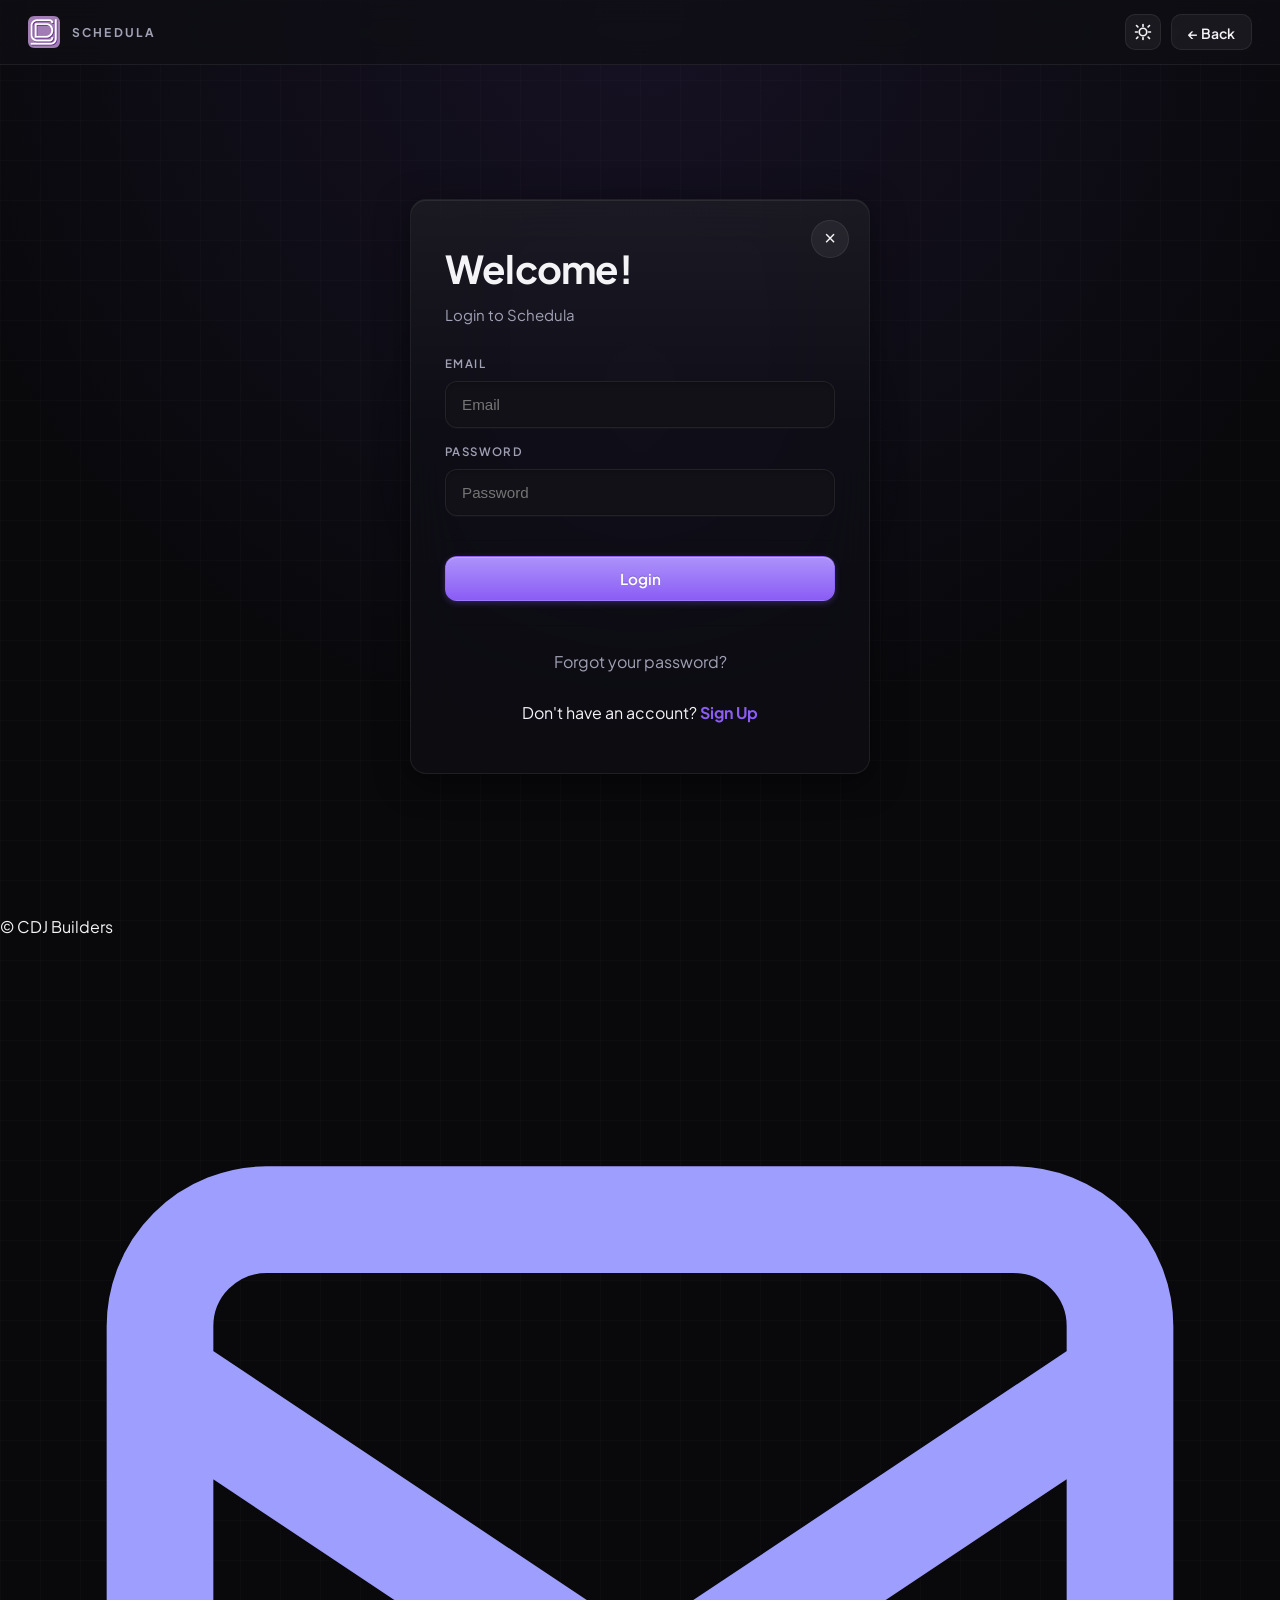
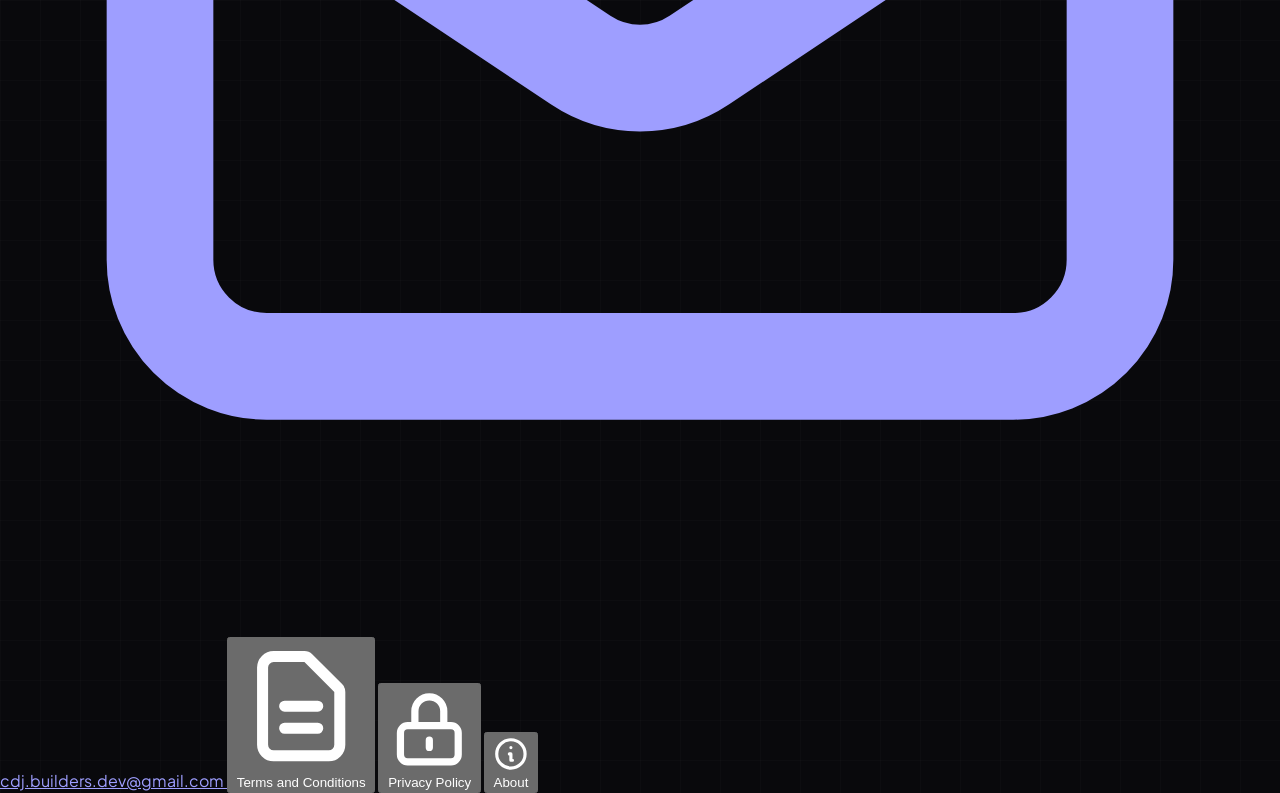
==== commit e50763be: "transitioning final" ====
--- a/admin/admin.html
+++ b/admin/admin.html
@@ -1,325 +1,9 @@
 <!DOCTYPE html>
 <html lang="en">
-
-<head>
-  <meta charset="UTF-8">
-  <meta name="viewport" content="width=device-width, initial-scale=1.0">
-  <title>Admin Dashboard</title>
-  <link rel="icon" type="image/png" href="../favicon.png">
-  <link rel="stylesheet" href="../frontend/css/main.css">
-  <link rel="stylesheet" href="../frontend/css/admin.css">
-  <script src="../frontend/scripts/theme.js"></script>
-</head>
-
+<head><meta charset="UTF-8"><meta name="viewport" content="width=device-width, initial-scale=1.0"><title>Schedula Admin</title><link rel="icon" type="image/png" href="../favicon.png"><link rel="stylesheet" href="../frontend/css/main.css"><link rel="stylesheet" href="../frontend/css/admin.css"><script src="../frontend/scripts/theme.js"></script></head>
 <body>
-  <header class="app-header">
-    <div class="app-brand">
-      <img src="../assets/logo.png" alt="Schedula" class="brand-icon">
-      <div class="brand-text">
-        <span>Schedula</span>
-      </div>
-    </div>
-
-    <nav class="app-nav" id="admin-navbar">
-      <button class="nav-button" onclick="window.location.href='../pages/home.html'"><img src="../assets/home.png"
-          alt="Home" class="nav-icon"> Home</button>
-      <button class="nav-button" onclick="window.location.href='../pages/builder.html'"><img src="../assets/builder.png"
-          alt="Builder" class="nav-icon"> Builder</button>
-      <button class="nav-button" onclick="window.location.href='../pages/plotter.html'"><img src="../assets/plotter.png"
-          alt="Plotter" class="nav-icon"> Plotter</button>
-    </nav>
-
-    <div class="header-profile">
-      <img src="../assets/profile.png" alt="Profile" class="header-profile-img">
-      <span class="header-username" id="header-username-display">Admin</span>
-    </div>
-
-    <div class="header-controls">
-      <button class="header-icon-btn theme-toggle" aria-label="Toggle theme"></button>
-      <button class="header-icon-btn" onclick="window.location.href='../pages/profile.html'">
-        <img src="../assets/settings.png" alt="Settings" class="header-icon-img">
-      </button>
-      <button class="header-icon-btn close-btn close-btn-admin" onclick="handleLogout('../index.html')">
-        <img src="../assets/logout.png" alt="Log out" class="header-icon-img">
-      </button>
-    </div>
-  </header>
-
-  <main class="page-content">
-    <div class="page-title">
-      <div class="page-title-header">
-        <img src="../assets/admin.png" alt="Admin" class="page-title-icon">
-        <h1>Admin Dashboard</h1>
-      </div>
-      <p>Manage users, terms, courses, professors, course slots, and schedules.</p>
-    </div>
-
-    <section class="page-panel">
-      <div class="admin-tabs">
-        <button class="admin-tab active" onclick="switchTab('users')">Users</button>
-        <button class="admin-tab" onclick="switchTab('programs')">Programs</button>
-        <button class="admin-tab" onclick="switchTab('terms')">Terms</button>
-        <button class="admin-tab" onclick="switchTab('courses')">Courses</button>
-        <button class="admin-tab" onclick="switchTab('professors')">Professors</button>
-        <button class="admin-tab" onclick="switchTab('courseslots')">Course Slots</button>
-        <button class="admin-tab" onclick="switchTab('schedules')">Schedules</button>
-      </div>
-
-      <!-- Programs Tab -->
-      <div id="programs-tab" class="admin-content">
-        <div class="tab-header">
-          <h3>All Programs</h3>
-          <button class="btn-primary" onclick="openCreateModal('programs')">+ Create Program</button>
-        </div>
-        <div class="table-container">
-          <table class="admin-table">
-            <thead>
-              <tr>
-                <th>Program ID</th>
-                <th>Program Name</th>
-                <th>Total Years</th>
-                <th>Semester Type</th>
-                <th>Standard Units</th>
-                <th>Actions</th>
-              </tr>
-            </thead>
-            <tbody id="programs-tbody">
-              <!-- Populated via JS -->
-            </tbody>
-          </table>
-        </div>
-        <div class="pagination-container" id="programs-pagination"></div>
-      </div>
-
-      <!-- Users Tab -->
-      <div id="users-tab" class="admin-content active">
-        <div class="tab-header">
-          <h3>All Users</h3>
-          <button class="btn-primary" onclick="openCreateModal('users')">+ Create User</button>
-        </div>
-        <div class="table-container">
-          <table class="admin-table">
-            <thead>
-              <tr>
-                <th>ID</th>
-                <th>Name</th>
-                <th>Email</th>
-                <th>Access Role</th>
-                <th>Assigned Term</th>
-                <th>Actions</th>
-              </tr>
-            </thead>
-            <tbody id="users-tbody">
-              <!-- Populated via JS -->
-            </tbody>
-          </table>
-        </div>
-        <div class="pagination-container" id="users-pagination"></div>
-      </div>
-
-      <!-- Terms Tab -->
-      <div id="terms-tab" class="admin-content">
-        <div class="tab-header">
-          <h3>All Terms</h3>
-          <div class="filter-container">
-            <label for="filter-terms-program">Program:</label>
-            <select id="filter-terms-program" class="admin-filter-select" onchange="applyFilters('terms')">
-              <option value="All">Show All</option>
-            </select>
-          </div>
-          <button class="btn-primary" onclick="openCreateModal('terms')">+ Create Term</button>
-        </div>
-        <div class="table-container">
-          <table class="admin-table">
-            <thead>
-              <tr>
-                <th>Term ID</th>
-                <th>Program</th>
-                <th>Year Level</th>
-                <th>Semester</th>
-                <th>Required Units</th>
-                <th>Actions</th>
-              </tr>
-            </thead>
-            <tbody id="terms-tbody">
-              <!-- Populated via JS -->
-            </tbody>
-          </table>
-        </div>
-        <div class="pagination-container" id="terms-pagination"></div>
-      </div>
-
-      <!-- Courses Tab -->
-      <div id="courses-tab" class="admin-content">
-        <div class="tab-header">
-          <h3>All Courses</h3>
-          <div style="display: flex; gap: 8px; align-items: center; flex-wrap: wrap;">
-            <div class="filter-container compact">
-              <label for="filter-courses-program">Program:</label>
-              <select id="filter-courses-program" class="admin-filter-select compact select-program"
-                onchange="onCoursesProgramChange()">
-                <option value="All">All Programs</option>
-              </select>
-            </div>
-            <div class="filter-container compact">
-              <label for="filter-courses-term">Term:</label>
-              <select id="filter-courses-term" class="admin-filter-select compact select-term"
-                onchange="applyFilters('courses')">
-                <option value="All">All Terms</option>
-              </select>
-            </div>
-          </div>
-          <button class="btn-primary" onclick="openCreateModal('courses')">+ Create Course</button>
-        </div>
-        <div class="table-container">
-          <table class="admin-table">
-            <thead>
-              <tr>
-                <th>Course Code</th>
-                <th>Course Name</th>
-                <th>Units</th>
-                <th>Term ID</th>
-                <th>Actions</th>
-              </tr>
-            </thead>
-            <tbody id="courses-tbody">
-              <!-- Populated via JS -->
-            </tbody>
-          </table>
-        </div>
-        <div class="pagination-container" id="courses-pagination"></div>
-      </div>
-
-      <!-- Professors Tab -->
-      <div id="professors-tab" class="admin-content">
-        <div class="tab-header">
-          <h3>All Professors</h3>
-          <div class="filter-container">
-            <label for="filter-professors-dept">Department:</label>
-            <select id="filter-professors-dept" class="admin-filter-select" onchange="applyFilters('professors')">
-              <option value="All">Show All</option>
-            </select>
-          </div>
-          <button class="btn-primary" onclick="openCreateModal('professors')">+ Create Professor</button>
-        </div>
-        <div class="table-container">
-          <table class="admin-table">
-            <thead>
-              <tr>
-                <th>ID</th>
-                <th>Name</th>
-                <th>Department</th>
-                <th>Actions</th>
-              </tr>
-            </thead>
-            <tbody id="professors-tbody">
-              <!-- Populated via JS -->
-            </tbody>
-          </table>
-        </div>
-        <div class="pagination-container" id="professors-pagination"></div>
-      </div>
-
-      <!-- Course Slots Tab -->
-      <div id="courseslots-tab" class="admin-content">
-        <div class="tab-header">
-          <h3>All Course Slots</h3>
-          <div style="display: flex; gap: 8px; align-items: center; flex-wrap: wrap;">
-            <div class="filter-container compact">
-              <label for="filter-slots-program">Program:</label>
-              <select id="filter-slots-program" class="admin-filter-select compact select-program"
-                onchange="onSlotsProgramChange()">
-                <option value="All">All Programs</option>
-              </select>
-            </div>
-            <div class="filter-container compact">
-              <label for="filter-slots-term">Term:</label>
-              <select id="filter-slots-term" class="admin-filter-select compact select-term"
-                onchange="onSlotsTermChange()">
-                <option value="All">All Terms</option>
-              </select>
-            </div>
-            <div class="filter-container compact">
-              <label for="filter-slots-course">Course:</label>
-              <select id="filter-slots-course" class="admin-filter-select compact select-course"
-                onchange="applyFilters('courseslots')">
-                <option value="All">All Courses</option>
-              </select>
-            </div>
-          </div>
-          <button class="btn-primary" onclick="openCreateModal('courseslots')">+ Create Course Slot</button>
-        </div>
-        <div class="table-container">
-          <table class="admin-table">
-            <thead>
-              <tr>
-                <th>ID</th>
-                <th>Course</th>
-                <th>Professor</th>
-                <th>Day</th>
-                <th>Time Block</th>
-                <th>Room</th>
-                <th>Actions</th>
-              </tr>
-            </thead>
-            <tbody id="courseslots-tbody">
-              <!-- Populated via JS -->
-            </tbody>
-          </table>
-        </div>
-        <div class="pagination-container" id="courseslots-pagination"></div>
-      </div>
-
-      <!-- Schedules Tab -->
-      <div id="schedules-tab" class="admin-content">
-        <div class="tab-header">
-          <h3>All User Schedules</h3>
-        </div>
-        <div class="table-container">
-          <table class="admin-table">
-            <thead>
-              <tr>
-                <th>ID</th>
-                <th>User (Name / Email)</th>
-                <th>Schedule Title</th>
-                <th>Total Units</th>
-                <th>Status</th>
-                <th>Created At</th>
-                <th>Actions</th>
-              </tr>
-            </thead>
-            <tbody id="schedules-tbody">
-              <!-- Populated via JS -->
-            </tbody>
-          </table>
-        </div>
-        <div class="pagination-container" id="schedules-pagination"></div>
-      </div>
-    </section>
-  </main>
-
-  <!-- Premium Modal Pop-up Container -->
-  <div id="admin-modal" class="modal">
-    <div class="modal-content">
-      <span class="modal-close" onclick="closeModal()">&times;</span>
-      <h3 id="modal-title">Create Record</h3>
-      <form id="modal-form" onsubmit="handleFormSubmit(event)">
-        <input type="hidden" id="form-action" value="create">
-        <input type="hidden" id="form-target-type" value="">
-        <input type="hidden" id="form-target-id" value="">
-
-        <div id="modal-fields">
-          <!-- Populated dynamically based on target type -->
-        </div>
-
-        <button type="submit" class="btn-primary full-width">Save Record</button>
-      </form>
-    </div>
-  </div>
-  <script src="../frontend/scripts/utils.js"></script>
-  <script src="../frontend/scripts/auth.js"></script>
-  <script src="../frontend/scripts/popup.js"></script>
-  <script src="admin.js?v=5"></script>
-</body>
-
-</html>+<header class="app-header"><div class="app-brand"><img src="../assets/logo.png" alt="Schedula" class="brand-icon"><div class="brand-text"><span>Schedula</span></div></div><nav class="app-nav"><button class="nav-button" onclick="window.location.href='../pages/home.html'"><img src="../assets/home.png" alt="Home" class="nav-icon"> Home</button><button class="nav-button" onclick="window.location.href='../pages/builder.html'"><img src="../assets/builder.png" alt="Builder" class="nav-icon"> Builder</button><button class="nav-button" onclick="window.location.href='../pages/plotter.html'"><img src="../assets/plotter.png" alt="Plotter" class="nav-icon"> Plotter</button></nav><div class="header-profile"><img src="../assets/profile.png" alt="Profile" class="header-profile-img"><span class="header-username" id="header-username-display">Admin</span></div><div class="header-controls"><button class="header-icon-btn theme-toggle" aria-label="Toggle theme"></button><button class="header-icon-btn close-btn" onclick="handleLogout('../index.html')"><img src="../assets/logout.png" alt="Log out" class="header-icon-img"></button></div></header>
+<main class="page-content"><div class="page-title"><div class="page-title-header"><img src="../assets/admin.png" alt="Admin" class="page-title-icon"><h1>Admin dashboard</h1></div><p>Manage users and schedules.</p></div><section class="page-panel"><div class="admin-tabs"><button class="admin-tab active" data-tab="users">Users</button><button class="admin-tab" data-tab="schedules">Schedules</button></div><div id="users-tab" class="admin-content active"><div class="tab-header"><h3>Users</h3><button id="create-user-btn" class="btn-primary">Create user</button></div><div class="table-container"><table class="admin-table"><thead><tr><th>ID</th><th>Name</th><th>Email</th><th>Role</th><th>Created</th><th>Actions</th></tr></thead><tbody id="users-tbody"></tbody></table></div></div><div id="schedules-tab" class="admin-content"><div class="tab-header"><h3>Schedules</h3></div><div class="table-container"><table class="admin-table"><thead><tr><th>ID</th><th>Owner</th><th>Title</th><th>Events</th><th>Updated</th><th>Actions</th></tr></thead><tbody id="schedules-tbody"></tbody></table></div></div></section></main>
+<div id="admin-modal" class="modal"><div class="modal-content"><button id="close-modal" class="modal-close" type="button">&times;</button><h3>Create user</h3><form id="user-form"><label class="field"><span>Email</span><input id="user-email" type="email" required></label><label class="field"><span>Password</span><input id="user-password" type="password" required></label><label class="field"><span>Display name</span><input id="user-name" type="text"></label><label class="field"><span>Role</span><select id="user-role"><option value="user">User</option><option value="admin">Admin</option></select></label><button class="btn-primary" type="submit">Create user</button></form></div></div>
+<script src="../frontend/scripts/utils.js"></script><script src="../frontend/scripts/auth.js"></script><script src="../frontend/scripts/popup.js"></script><script src="admin.js"></script>
+</body></html>
--- a/frontend/css/main.css
+++ b/frontend/css/main.css
@@ -131,6 +131,8 @@
 .auth-logo {
   width: 32px;
   height: 32px;
+  max-width: 32px;
+  max-height: 32px;
   object-fit: contain;
 }
 
@@ -487,6 +489,19 @@
   background: linear-gradient(to bottom, #f87171, #ef4444) !important;
   border: 1px solid rgba(239, 68, 68, 0.5) !important;
   color: #ffffff !important;
+  padding: 10px 24px !important;
+  min-height: 42px;
+  border-radius: var(--radius-button);
+  margin: 0;
+  display: inline-flex;
+  align-items: center;
+  justify-content: center;
+  gap: 6px;
+  font-size: 0.95rem;
+  font-weight: 600;
+  line-height: 1.2;
+  font-family: inherit;
+  white-space: nowrap;
   box-shadow: 0 2px 6px rgba(239, 68, 68, 0.25), inset 0 1px 0 rgba(255, 255, 255, 0.25) !important;
   text-shadow: 0 -1px 0 rgba(0, 0, 0, 0.15) !important;
 }
@@ -1075,6 +1090,56 @@
   margin: 0 !important;
 }
 
+/* Keep image assets from expanding when a page or browser applies intrinsic sizing. */
+.app-header .brand-icon {
+  width: 40px;
+  height: 40px;
+  max-width: 40px;
+  max-height: 40px;
+  object-fit: contain;
+}
+
+.app-header .nav-icon {
+  width: 18px;
+  height: 18px;
+  max-width: 18px;
+  max-height: 18px;
+  object-fit: contain;
+}
+
+.app-header .header-profile-img {
+  width: 32px;
+  height: 32px;
+  max-width: 32px;
+  max-height: 32px;
+  object-fit: cover;
+}
+
+.app-header .header-icon-img {
+  width: 24px;
+  height: 24px;
+  max-width: 24px;
+  max-height: 24px;
+  object-fit: contain;
+}
+
+.page-title-header .page-title-icon {
+  width: 40px;
+  height: 40px;
+  max-width: 40px;
+  max-height: 40px;
+  object-fit: contain;
+}
+
+.btn-icon {
+  width: 16px;
+  height: 16px;
+  max-width: 16px;
+  max-height: 16px;
+  object-fit: contain;
+  vertical-align: middle;
+}
+
 /* ===================== RESPONSIVE NAVBAR ===================== */
 
 /* Medium: reduce nav button padding and font size slightly */
@@ -1199,4 +1264,25 @@
 
 [data-theme="light"] .arrow {
   filter: invert(1) opacity(0.7);
-}+}
+
+.custom-modal-btn.success {
+  background: linear-gradient(to bottom, #34d399, #10b981);
+  border-color: rgba(16, 185, 129, 0.5);
+  color: #ffffff;
+  box-shadow: 0 2px 6px rgba(16, 185, 129, 0.3), inset 0 1px 0 rgba(255, 255, 255, 0.25);
+}
+
+.custom-modal-btn.success:hover {
+  background: linear-gradient(to bottom, #6ee7b7, #059669);
+  border-color: #34d399;
+  box-shadow: 0 4px 14px rgba(16, 185, 129, 0.45), inset 0 1px 0 rgba(255, 255, 255, 0.35);
+}
+
+.custom-modal-icon.success {
+  background: rgba(16, 185, 129, 0.15);
+  color: #10b981;
+  box-shadow: 0 0 20px rgba(16, 185, 129, 0.2);
+}
+
+.custom-modal-title.success-text { color: #10b981; }
--- a/frontend/css/admin.css
+++ b/frontend/css/admin.css
@@ -0,0 +1,668 @@
+/* ═══════════════════════════════════════════════════════════════
+   admin.css — Glassmorphic Dark Admin Dashboard
+   ═══════════════════════════════════════════════════════════════ */
+
+/* ── Tab Header ─────────────────────────────────────────────── */
+.tab-header {
+  display: flex;
+  justify-content: space-between;
+  align-items: center;
+  margin-bottom: 15px;
+  flex-wrap: wrap;
+  gap: 12px;
+}
+
+.tab-header h3 {
+  margin: 0;
+  font-size: 1.35rem;
+  font-weight: 700;
+  color: var(--text);
+}
+
+.tab-header .btn-primary {
+  margin: 0;
+  padding: 10px 20px;
+  border-radius: 12px;
+  font-size: 0.9rem;
+}
+
+/* ── Admin Tabs ─────────────────────────────────────────────── */
+.admin-tabs {
+  display: flex;
+  gap: 6px;
+  margin-bottom: 20px;
+  border-bottom: 1px solid var(--border);
+  padding-bottom: 12px;
+  flex-wrap: wrap;
+}
+
+.admin-tab {
+  background: none;
+  border: none;
+  font-size: 0.88rem;
+  font-weight: 600;
+  color: var(--muted);
+  cursor: pointer;
+  padding: 9px 16px;
+  border-radius: 10px;
+  transition: all 0.25s cubic-bezier(0.4, 0, 0.2, 1);
+  font-family: inherit;
+}
+
+.admin-tab:hover {
+  background: rgba(139, 92, 246, 0.08);
+  color: var(--text);
+}
+
+.admin-tab.active {
+  background: var(--accent, #8b5cf6);
+  color: #fff;
+  box-shadow: 0 4px 14px rgba(139, 92, 246, 0.3);
+}
+
+/* ── Admin Content Panels ───────────────────────────────────── */
+.admin-content {
+  display: none;
+  animation: fadeIn 0.3s cubic-bezier(0.4, 0, 0.2, 1);
+}
+
+.admin-content.active {
+  display: block;
+  animation: fadeIn 0.3s cubic-bezier(0.4, 0, 0.2, 1);
+}
+
+@keyframes fadeIn {
+  from {
+    opacity: 0;
+    transform: translateY(8px);
+  }
+
+  to {
+    opacity: 1;
+    transform: translateY(0);
+  }
+}
+
+.page-title-header {
+  display: flex;
+  align-items: center;
+  gap: 12px;
+}
+
+.page-title-icon {
+  width: 32px;
+  height: 32px;
+}
+
+/* ── Table Container ────────────────────────────────────────── */
+.table-container {
+  width: 100%;
+  overflow-x: auto;
+  border-radius: 14px;
+  border: 1px solid var(--panel-border-glass);
+  background: var(--panel-glass);
+  backdrop-filter: blur(24px) saturate(160%);
+  -webkit-backdrop-filter: blur(24px) saturate(160%);
+  box-shadow: var(--panel-shadow-glass);
+}
+
+.admin-table {
+  width: 100%;
+  border-collapse: collapse;
+  text-align: left;
+}
+
+.admin-table th,
+.admin-table td {
+  padding: 13px 18px;
+  border-bottom: 1px solid var(--panel-border-glass);
+  font-size: 0.9rem;
+}
+
+.admin-table th {
+  background: rgba(255, 255, 255, 0.02);
+  font-weight: 700;
+  color: var(--muted);
+  text-transform: uppercase;
+  font-size: 0.72rem;
+  letter-spacing: 0.1em;
+}
+
+.admin-table td {
+  color: var(--text);
+  vertical-align: middle;
+}
+
+.admin-table tr:last-child td {
+  border-bottom: none;
+}
+
+.admin-table tr:hover td {
+  background: rgba(139, 92, 246, 0.04);
+}
+
+.pagination-container {
+  display: flex;
+  justify-content: flex-end;
+  margin-top: 16px;
+}
+
+.pagination-bar {
+  display: flex;
+  flex-wrap: wrap;
+  align-items: center;
+  gap: 8px;
+}
+
+.pagination-summary {
+  color: var(--muted);
+  font-size: 0.82rem;
+  white-space: nowrap;
+}
+
+.pagination-btn {
+  border: 1px solid var(--border);
+  background: linear-gradient(to bottom, rgba(255, 255, 255, 0.05), rgba(255, 255, 255, 0.01));
+  color: var(--text);
+  padding: 8px 12px;
+  border-radius: 10px;
+  cursor: pointer;
+  box-shadow: 0 1px 2px rgba(0, 0, 0, 0.15), inset 0 1px 0 rgba(255, 255, 255, 0.05);
+  transition: transform var(--transition-fast), box-shadow var(--transition-fast), background var(--transition-fast), border-color var(--transition-fast);
+  min-width: 40px;
+  font-size: 0.85rem;
+}
+
+.pagination-btn:hover:not(:disabled) {
+  background: linear-gradient(to bottom, rgba(255, 255, 255, 0.09), rgba(255, 255, 255, 0.03));
+  border-color: rgba(255, 255, 255, 0.2);
+  box-shadow: 0 4px 10px rgba(0, 0, 0, 0.15), inset 0 1px 0 rgba(255, 255, 255, 0.08);
+  transform: translateY(-1px);
+}
+
+.pagination-btn.active {
+  background: linear-gradient(to bottom, #a78bfa, #8b5cf6);
+  border: 1px solid var(--accent-skeuo-border);
+  color: #fff;
+  box-shadow: 0 2px 6px rgba(139, 92, 246, 0.3), inset 0 1px 0 rgba(255, 255, 255, 0.25);
+  text-shadow: 0 -1px 0 rgba(0, 0, 0, 0.2);
+}
+
+.pagination-btn:disabled {
+  opacity: 0.45;
+  cursor: not-allowed;
+  box-shadow: none;
+  transform: none;
+}
+
+.pagination-ellipsis {
+  color: var(--muted);
+  font-size: 1rem;
+  padding: 0 6px;
+}
+
+/* ── Action Buttons ─────────────────────────────────────────── */
+.btn-action {
+  padding: 5px 13px;
+  border-radius: 8px;
+  font-size: 0.78rem;
+  font-weight: 700;
+  cursor: pointer;
+  font-family: inherit;
+  position: relative;
+  display: inline-flex;
+  align-items: center;
+  gap: 4px;
+  transition: transform var(--transition-fast), box-shadow var(--transition-fast), background var(--transition-fast), border-color var(--transition-fast);
+}
+
+.btn-action::after {
+  content: '';
+  position: absolute;
+  inset: 0;
+  border-radius: inherit;
+  background: linear-gradient(to bottom, rgba(255, 255, 255, 0.10), transparent);
+  pointer-events: none;
+}
+
+/* ── Edit (purple) ─────────────────────── */
+.btn-action.edit-btn {
+  background: linear-gradient(to bottom, rgba(167, 139, 250, 0.22), rgba(139, 92, 246, 0.14));
+  color: #c4b5fd;
+  border: 1px solid rgba(139, 92, 246, 0.35);
+  box-shadow: 0 1px 3px rgba(0, 0, 0, 0.2), inset 0 1px 0 rgba(255, 255, 255, 0.07);
+  text-shadow: 0 1px 2px rgba(0, 0, 0, 0.3);
+}
+
+.btn-action.edit-btn:hover {
+  background: linear-gradient(to bottom, #a78bfa, #8b5cf6);
+  border-color: var(--accent-skeuo-border, #7c3aed);
+  color: #fff;
+  box-shadow: 0 3px 10px rgba(139, 92, 246, 0.4), inset 0 1px 0 rgba(255, 255, 255, 0.25);
+  text-shadow: 0 -1px 0 rgba(0, 0, 0, 0.2);
+  transform: translateY(-1px);
+}
+
+.btn-action.edit-btn:active {
+  background: linear-gradient(to bottom, #7c3aed, #6d28d9);
+  box-shadow: inset 0 2px 4px rgba(0, 0, 0, 0.4), 0 1px 1px rgba(139, 92, 246, 0.2);
+  transform: translateY(1px) scale(0.97);
+}
+
+/* ── Delete (red) ──────────────────────── */
+.btn-action.delete-btn {
+  background: linear-gradient(to bottom, rgba(248, 113, 113, 0.18), rgba(239, 68, 68, 0.10));
+  color: #fca5a5;
+  border: 1px solid rgba(239, 68, 68, 0.3);
+  box-shadow: 0 1px 3px rgba(0, 0, 0, 0.2), inset 0 1px 0 rgba(255, 255, 255, 0.06);
+  text-shadow: 0 1px 2px rgba(0, 0, 0, 0.3);
+}
+
+.btn-action.delete-btn:hover {
+  background: linear-gradient(to bottom, #f87171, #ef4444);
+  border-color: rgba(239, 68, 68, 0.5);
+  color: #fff;
+  box-shadow: 0 3px 10px rgba(239, 68, 68, 0.4), inset 0 1px 0 rgba(255, 255, 255, 0.2);
+  text-shadow: 0 -1px 0 rgba(0, 0, 0, 0.15);
+  transform: translateY(-1px);
+}
+
+.btn-action.delete-btn:active {
+  background: linear-gradient(to bottom, #dc2626, #b91c1c);
+  box-shadow: inset 0 2px 4px rgba(0, 0, 0, 0.4), 0 1px 1px rgba(239, 68, 68, 0.2);
+  transform: translateY(1px) scale(0.97);
+}
+
+/* ── Make Admin (green) ────────────────── */
+.btn-action.make-admin-btn {
+  background: linear-gradient(to bottom, rgba(52, 211, 153, 0.18), rgba(16, 185, 129, 0.10));
+  color: #6ee7b7;
+  border: 1px solid rgba(16, 185, 129, 0.3);
+  box-shadow: 0 1px 3px rgba(0, 0, 0, 0.2), inset 0 1px 0 rgba(255, 255, 255, 0.06);
+  text-shadow: 0 1px 2px rgba(0, 0, 0, 0.3);
+}
+
+.btn-action.make-admin-btn:hover {
+  background: linear-gradient(to bottom, #34d399, #10b981);
+  border-color: rgba(16, 185, 129, 0.45);
+  color: #fff;
+  box-shadow: 0 3px 10px rgba(16, 185, 129, 0.4), inset 0 1px 0 rgba(255, 255, 255, 0.2);
+  text-shadow: 0 -1px 0 rgba(0, 0, 0, 0.1);
+  transform: translateY(-1px);
+}
+
+.btn-action.make-admin-btn:active {
+  background: linear-gradient(to bottom, #059669, #047857);
+  box-shadow: inset 0 2px 4px rgba(0, 0, 0, 0.35), 0 1px 1px rgba(16, 185, 129, 0.15);
+  transform: translateY(1px) scale(0.97);
+}
+
+/* ── Password toggle ────────────────────────────────────────── */
+.btn-toggle-pwd {
+  background: none;
+  border: none;
+  cursor: pointer;
+  padding: 4px;
+  font-size: 1rem;
+  opacity: 0.6;
+  transition: opacity 0.2s;
+}
+
+.btn-toggle-pwd:hover {
+  opacity: 1;
+}
+
+.password-hash-display {
+  display: inline-block;
+  max-width: 140px;
+  overflow: hidden;
+  text-overflow: ellipsis;
+  white-space: nowrap;
+  font-family: ui-monospace, Menlo, monospace;
+  color: var(--muted);
+}
+
+/* ── Badges ─────────────────────────────────────────────────── */
+.badge {
+  display: inline-flex;
+  padding: 3px 8px;
+  border-radius: 6px;
+  font-size: 0.72rem;
+  font-weight: 700;
+  text-transform: uppercase;
+  letter-spacing: 0.05em;
+}
+
+.badge.admin {
+  background-color: rgba(139, 92, 246, 0.15);
+  color: #a78bfa;
+}
+
+.badge.default {
+  background-color: var(--surface);
+  color: var(--muted);
+}
+
+.badge.regular {
+  background-color: rgba(16, 185, 129, 0.12);
+  color: #34d399;
+}
+
+.badge.irregular {
+  background-color: rgba(245, 158, 11, 0.12);
+  color: #fbbf24;
+}
+
+/* ── Modal ──────────────────────────────────────────────────── */
+.modal {
+  display: none;
+  position: fixed;
+  z-index: 1000;
+  inset: 0;
+  background-color: rgba(0, 0, 0, 0.6);
+  backdrop-filter: blur(8px);
+  align-items: center;
+  justify-content: center;
+  animation: modalFadeIn 0.2s ease-out;
+}
+
+.modal.active {
+  display: flex;
+}
+
+.modal-content {
+  background: var(--panel-glass);
+  padding: 32px;
+  border-radius: 24px;
+  width: min(520px, 92%);
+  max-height: 88vh;
+  overflow-y: auto;
+  backdrop-filter: blur(24px) saturate(160%);
+  -webkit-backdrop-filter: blur(24px) saturate(160%);
+  box-shadow: var(--panel-shadow-glass), 0 0 0 1px rgba(139, 92, 246, 0.25);
+  border: 1px solid var(--panel-border-glass);
+  position: relative;
+  animation: modalSlideUp 0.3s cubic-bezier(0.34, 1.56, 0.64, 1);
+}
+
+.modal-close {
+  position: absolute;
+  top: 15px;
+  right: 20px;
+  font-size: 22px;
+  font-weight: 700;
+  cursor: pointer;
+  color: var(--muted);
+  transition: color 0.2s;
+  background: none;
+  border: none;
+  line-height: 1;
+}
+
+.modal-close:hover {
+  color: var(--text);
+}
+
+/* ── Form Group (modal forms) ───────────────────────────────── */
+.form-group-admin {
+  margin-bottom: 16px;
+  display: flex;
+  flex-direction: column;
+  gap: 6px;
+}
+
+.form-group-admin>label {
+  font-size: 0.72rem;
+  font-weight: 600;
+  color: var(--muted);
+  text-transform: uppercase;
+  letter-spacing: 0.08em;
+}
+
+.form-group-admin input:not([type="checkbox"]),
+.form-group-admin select {
+  width: 100%;
+  padding: 12px 14px;
+  border-radius: 12px;
+  border: 1px solid var(--border);
+  font-size: 0.95rem;
+  background: var(--input-bg);
+  color: var(--text);
+  font-family: inherit;
+  outline: none;
+  transition: all 0.2s ease;
+}
+
+.form-group-admin input:not([type="checkbox"]):focus,
+.form-group-admin select:focus {
+  border-color: #8b5cf6;
+  background: rgba(255, 255, 255, 0.08);
+  box-shadow: 0 0 0 3px rgba(139, 92, 246, 0.15);
+}
+
+.form-group-admin select option {
+  background: var(--input-bg);
+  color: var(--text);
+}
+
+.form-group-admin input[type="checkbox"] {
+  width: 16px;
+  height: 16px;
+  margin: 0;
+  accent-color: var(--accent, #8b5cf6);
+  cursor: pointer;
+}
+
+@keyframes modalFadeIn {
+  from {
+    opacity: 0;
+  }
+
+  to {
+    opacity: 1;
+  }
+}
+
+@keyframes modalSlideUp {
+  from {
+    transform: translateY(24px);
+    opacity: 0;
+  }
+
+  to {
+    transform: translateY(0);
+    opacity: 1;
+  }
+}
+
+/* ── Admin Navbar override ──────────────────────────────────── */
+
+.close-btn-admin {
+  position: static !important;
+  margin-left: auto !important;
+}
+
+.btn-primary.full-width {
+  width: 100% !important;
+  margin-top: 20px !important;
+}
+
+/* ── Text utility classes (JS templates) ────────────────────── */
+.text-error-center {
+  text-align: center;
+  color: #f87171;
+}
+
+.text-muted {
+  color: var(--muted);
+}
+
+.text-muted-italic {
+  color: var(--muted);
+  font-style: italic;
+}
+
+.text-sub {
+  color: var(--muted);
+}
+
+.action-buttons-flex {
+  display: flex;
+  gap: 6px;
+}
+
+/* ── Filter Styles ──────────────────────────────────────────── */
+.filter-container {
+  display: flex;
+  align-items: center;
+  gap: 8px;
+  background: var(--panel-glass);
+  padding: 6px 12px;
+  border-radius: 10px;
+  border: 1px solid var(--panel-border-glass);
+  box-shadow: 0 2px 5px rgba(0, 0, 0, 0.05);
+}
+
+.filter-container label {
+  font-size: 0.72rem;
+  font-weight: 700;
+  color: var(--muted);
+  text-transform: uppercase;
+  letter-spacing: 0.07em;
+  margin: 0;
+  white-space: nowrap;
+}
+
+.admin-filter-select {
+  background: var(--input-bg);
+  border: 1px solid var(--border);
+  border-radius: 8px;
+  padding: 6px 30px 6px 12px;
+  font-size: 0.9rem;
+  font-weight: 600;
+  color: var(--text);
+  outline: none;
+  cursor: pointer;
+  appearance: none;
+  background-image: url("data:image/svg+xml,%3Csvg xmlns='http://www.w3.org/2000/svg' fill='none' viewBox='0 0 24 24' stroke='%238b5cf6' stroke-width='2.5'%3E%3Cpath stroke-linecap='round' stroke-linejoin='round' d='M19.5 8.25l-7.5 7.5-7.5-7.5'/%3E%3C/svg%3E");
+  background-repeat: no-repeat;
+  background-position: right 8px center;
+  background-size: 11px;
+  box-shadow: inset 0 2px 4px rgba(0, 0, 0, 0.15);
+  transition: border-color 0.2s ease, box-shadow 0.2s ease;
+  min-width: 130px;
+  font-family: inherit;
+}
+
+[data-theme="light"] .admin-filter-select {
+  box-shadow: inset 0 1px 3px rgba(0, 0, 0, 0.05);
+}
+
+.admin-filter-select option {
+  background: var(--input-bg);
+  color: var(--text);
+}
+
+.admin-filter-select:hover {
+  border-color: rgba(139, 92, 246, 0.35);
+}
+
+.admin-filter-select:focus {
+  border-color: #8b5cf6;
+  box-shadow: 0 0 0 3px rgba(139, 92, 246, 0.15);
+}
+
+.filter-container.compact {
+  padding: 4px 10px;
+  gap: 6px;
+}
+
+.admin-filter-select.compact {
+  padding: 4px 22px 4px 8px;
+  font-size: 0.85rem;
+  background-position: right 6px center;
+  min-width: auto;
+}
+
+/* ── Layout Overrides ─────────────────────────────────────────── */
+.page-title {
+  margin-top: 28px !important;
+  margin-bottom: 28px !important;
+  margin-left: 28px !important;
+}
+
+.page-content {
+  margin-top: 36px !important;
+  margin-bottom: 36px !important;
+}
+
+.page-panel {
+  padding: 24px !important;
+}
+
+/* ── Custom Scrollbar ───────────────────────────────────────── */
+.admin-content::-webkit-scrollbar {
+  width: 6px;
+  height: 6px;
+}
+
+.admin-content::-webkit-scrollbar-track {
+  background: rgba(255, 255, 255, 0.02);
+  border-radius: 4px;
+}
+
+.admin-content::-webkit-scrollbar-thumb {
+  background: rgba(255, 255, 255, 0.1);
+  border-radius: 4px;
+}
+
+.admin-content::-webkit-scrollbar-thumb:hover {
+  background: rgba(139, 92, 246, 0.35);
+}
+
+/* ─── Premium Light Mode for Admin ─── */
+[data-theme="light"] .admin-tab:hover {
+  background: rgba(124, 58, 237, 0.08);
+}
+[data-theme="light"] .admin-tab.active {
+  box-shadow: 0 4px 14px rgba(124, 58, 237, 0.25);
+}
+[data-theme="light"] .admin-table th {
+  background: rgba(124, 58, 237, 0.04);
+}
+[data-theme="light"] .admin-table tr:hover td {
+  background: rgba(124, 58, 237, 0.025);
+}
+[data-theme="light"] .badge.default {
+  background-color: rgba(0, 0, 0, 0.05);
+}
+[data-theme="light"] .text-muted,
+[data-theme="light"] .text-muted-italic,
+[data-theme="light"] .text-sub {
+  color: var(--muted);
+}
+[data-theme="light"] .form-group-admin input:not([type="checkbox"]):focus,
+[data-theme="light"] .form-group-admin select:focus {
+  background: var(--panel);
+}
+
+/* Title panel shield — white on light theme */
+[data-theme="light"] .page-title-icon {
+  filter: brightness(0) invert(0);
+}
+/* Admin nav button hover fix for light mode */
+[data-theme="light"] .nav-button {
+  background: rgba(139, 92, 246, 0.05);
+  border-color: rgba(139, 92, 246, 0.15);
+  color: var(--text);
+}
+[data-theme="light"] .nav-button:hover {
+  background: rgba(139, 92, 246, 0.12);
+  border-color: rgba(139, 92, 246, 0.3);
+  color: var(--accent);
+}
+/* Admin tab hover fix for light mode */
+[data-theme="light"] .admin-tab:hover {
+  background: rgba(124, 58, 237, 0.1);
+  color: var(--accent);
+}
